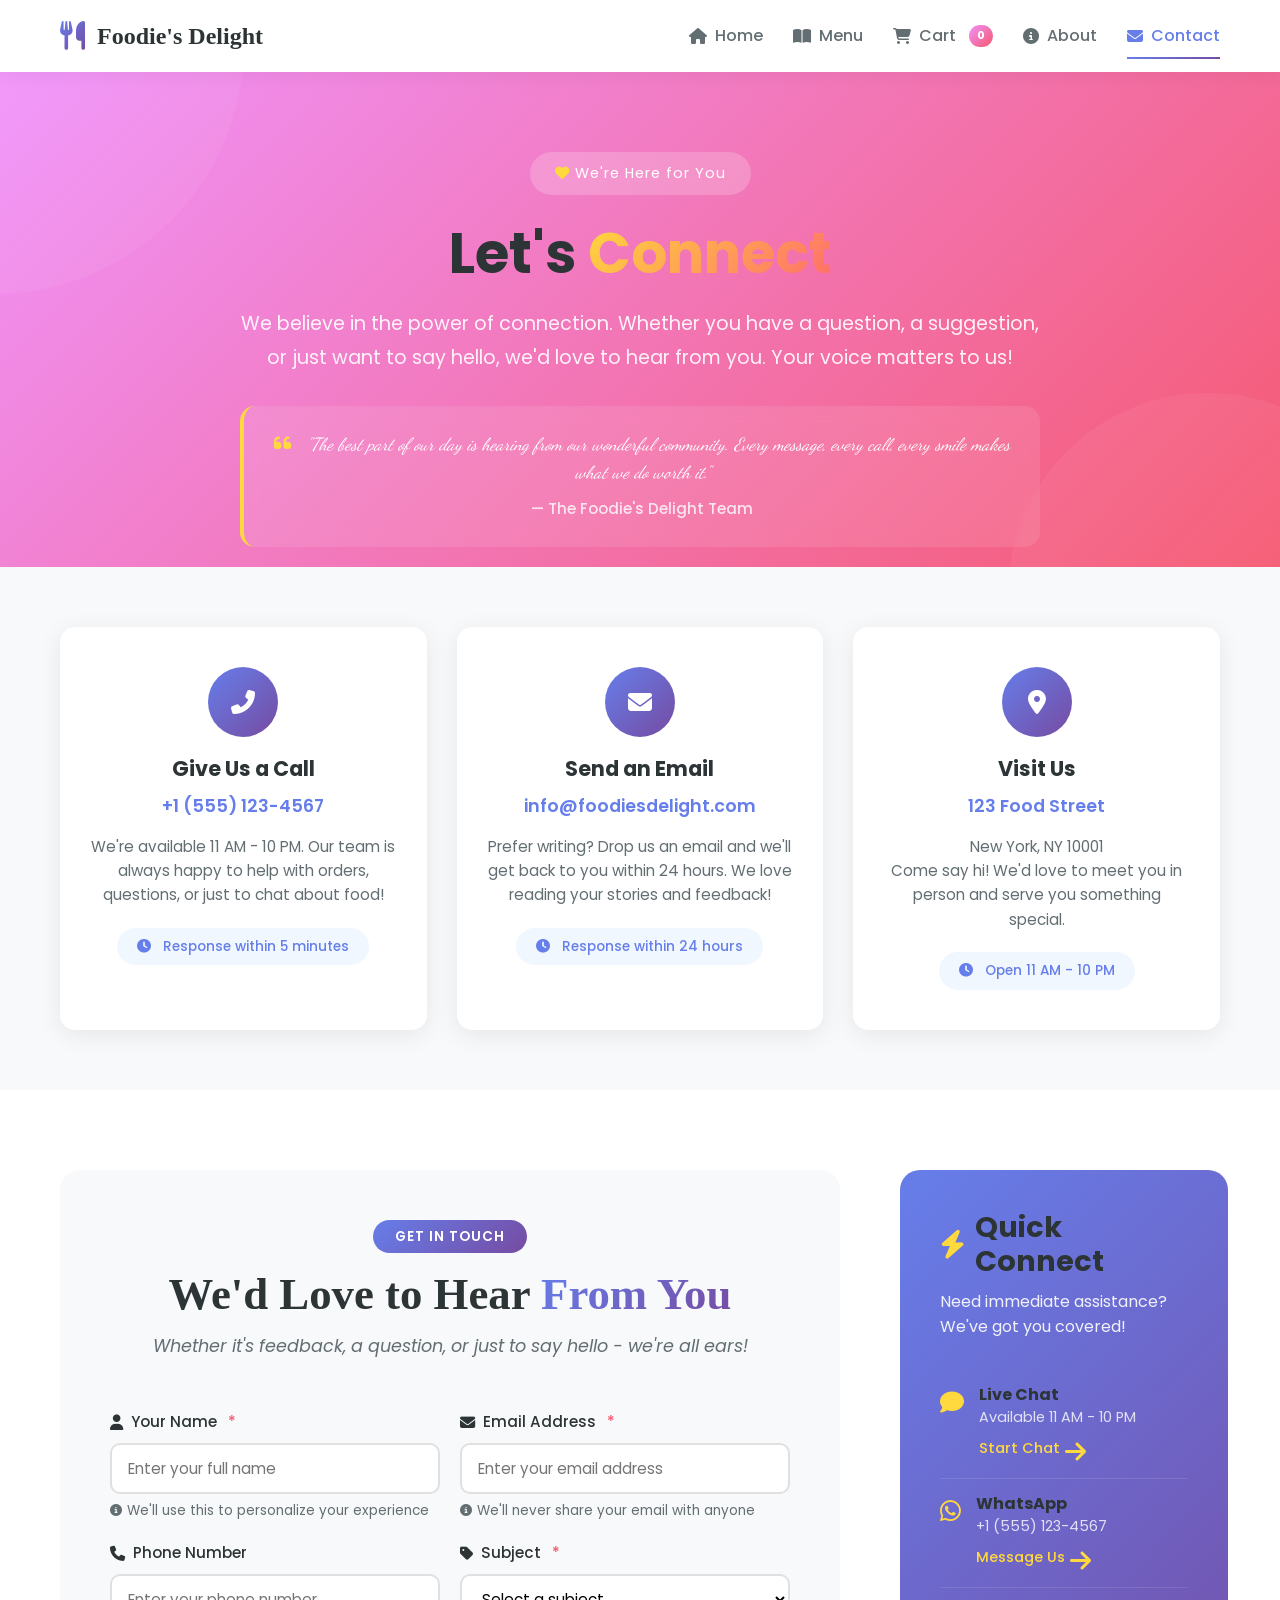
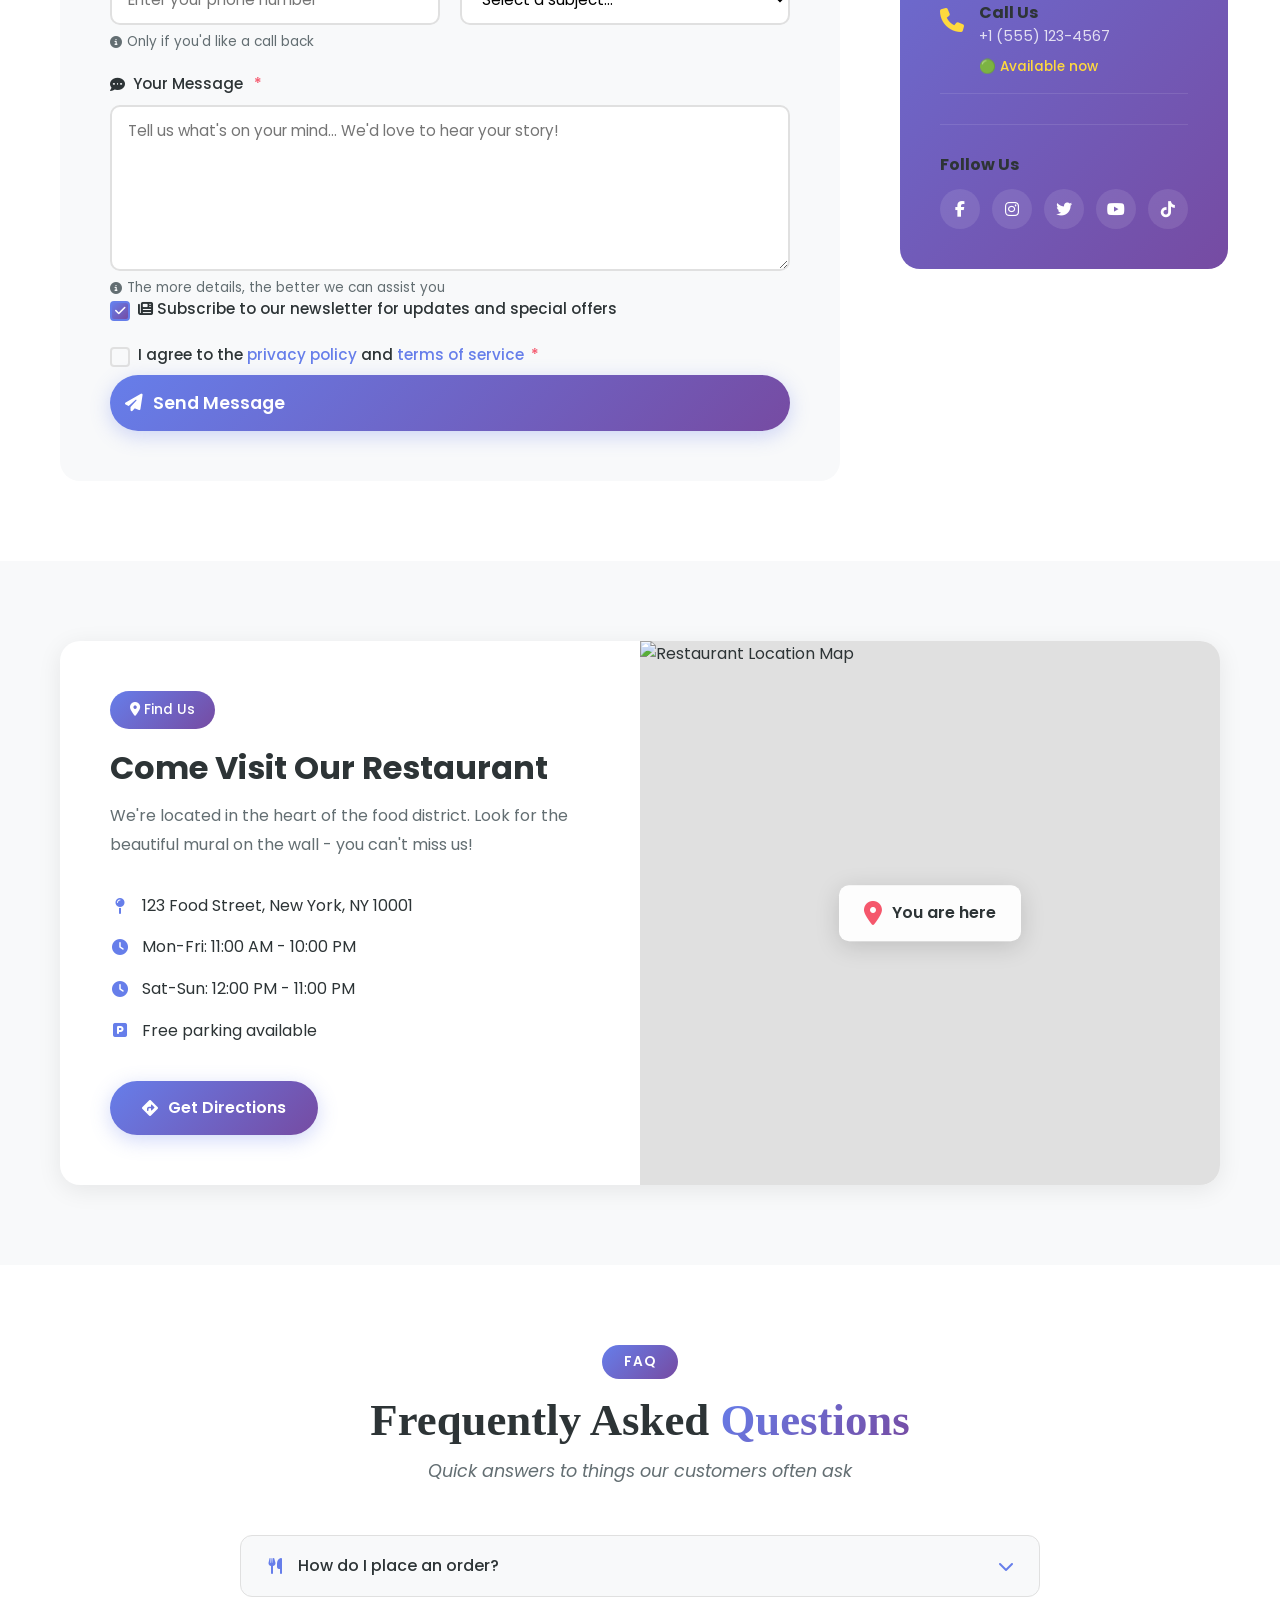
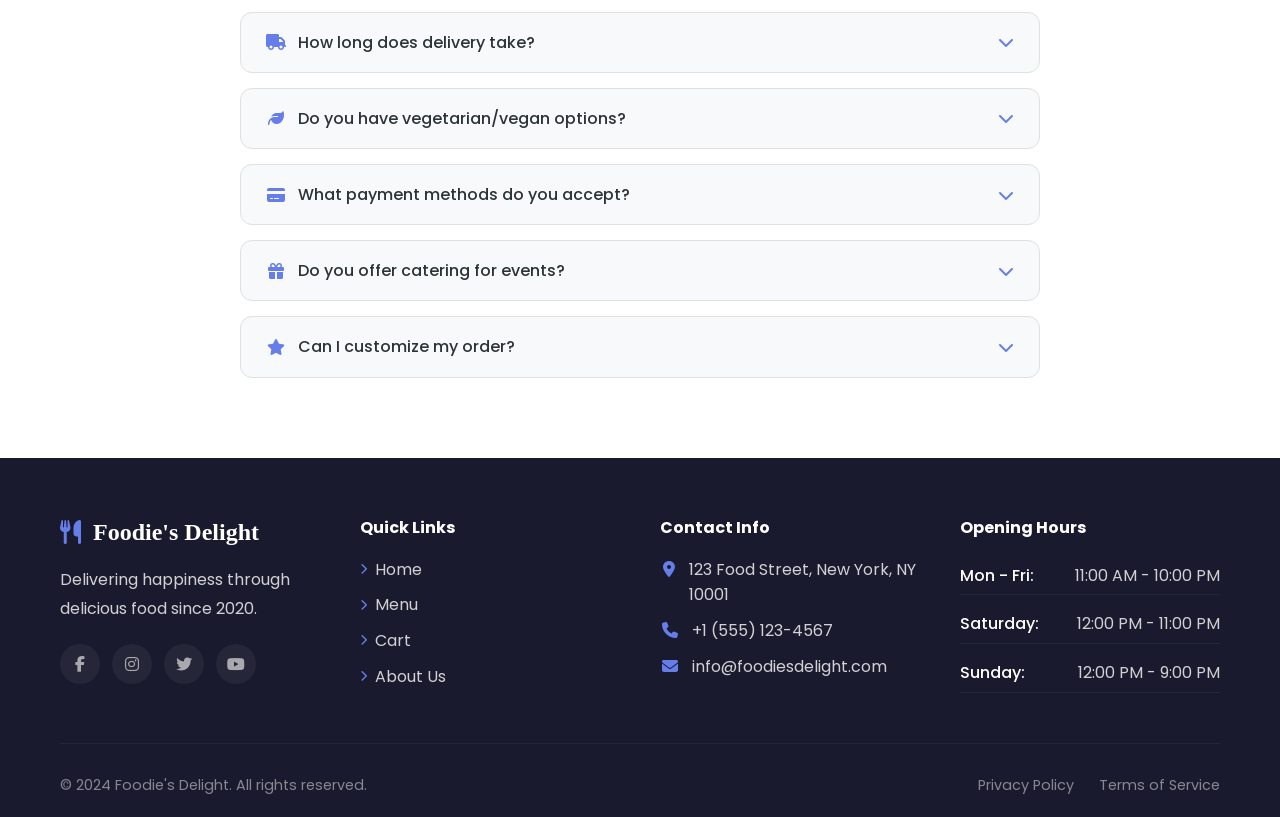
==== contact.html @ 17a8b9c3 "first commit" ====
<!DOCTYPE html>
<html lang="en">

<head>
    <meta charset="UTF-8">
    <meta name="viewport" content="width=device-width, initial-scale=1.0">
    <meta name="description" content="Get in touch with us - We'd love to hear from you!">
    <title>Contact Us - Foodie's Delight</title>

    <!-- Font Awesome Icons -->
    <link rel="stylesheet" href="https://cdnjs.cloudflare.com/ajax/libs/font-awesome/6.5.0/css/all.min.css">

    <!-- Google Fonts -->
    <link
        href="https://fonts.googleapis.com/css2?family=Poppins:wght@300;400;500;600;700&family=Dancing+Script:wght@400;700&display=swap"
        rel="stylesheet">

    <!-- Custom CSS -->
    <link rel="stylesheet" href="css/style.css">
    <link rel="stylesheet" href="css/contact.css">
</head>

<body>
    <!-- Header / Navigation -->
    <header>
        <nav class="navbar">
            <div class="nav-container">
                <div class="nav-logo">
                    <a href="index.html">
                        <i class="fas fa-utensils"></i>
                        <span>Foodie's Delight</span>
                    </a>
                </div>

                <ul class="nav-menu">
                    <li class="nav-item">
                        <a href="index.html" class="nav-link">
                            <i class="fas fa-home"></i> Home
                        </a>
                    </li>
                    <li class="nav-item">
                        <a href="menu.html" class="nav-link">
                            <i class="fas fa-book-open"></i> Menu
                        </a>
                    </li>
                    <li class="nav-item">
                        <a href="cart.html" class="nav-link">
                            <i class="fas fa-shopping-cart"></i> Cart
                            <span class="cart-badge" id="cartCount">0</span>
                        </a>
                    </li>
                    <li class="nav-item">
                        <a href="about.html" class="nav-link">
                            <i class="fas fa-info-circle"></i> About
                        </a>
                    </li>
                    <li class="nav-item">
                        <a href="contact.html" class="nav-link active">
                            <i class="fas fa-envelope"></i> Contact
                        </a>
                    </li>
                </ul>

                <div class="hamburger">
                    <span class="bar"></span>
                    <span class="bar"></span>
                    <span class="bar"></span>
                </div>
            </div>
        </nav>
    </header>

    <!-- Contact Hero Section -->
    <section class="contact-hero">
        <div class="contact-hero-overlay">
            <div class="container">
                <div class="contact-hero-content">
                    <span class="contact-hero-badge">
                        <i class="fas fa-heart"></i> We're Here for You
                    </span>
                    <h1 class="contact-hero-title">
                        Let's <span class="highlight">Connect</span>
                    </h1>
                    <p class="contact-hero-subtitle">
                        We believe in the power of connection. Whether you have a question,
                        a suggestion, or just want to say hello, we'd love to hear from you.
                        Your voice matters to us!
                    </p>
                    <div class="contact-hero-message">
                        <i class="fas fa-quote-left"></i>
                        <em>"The best part of our day is hearing from our wonderful community.
                            Every message, every call, every smile makes what we do worth it."</em>
                        <span class="team-signature">— The Foodie's Delight Team</span>
                    </div>
                </div>
            </div>
        </div>
    </section>

    <!-- Contact Information Cards -->
    <section class="contact-info-cards">
        <div class="container">
            <div class="info-cards-grid">
                <div class="info-card">
                    <div class="info-card-icon">
                        <i class="fas fa-phone-alt"></i>
                    </div>
                    <h3>Give Us a Call</h3>
                    <p class="info-detail">+1 (555) 123-4567</p>
                    <p class="info-description">
                        We're available 11 AM - 10 PM. Our team is always happy to help with
                        orders, questions, or just to chat about food!
                    </p>
                    <div class="info-card-action">
                        <span class="info-response-time">
                            <i class="fas fa-clock"></i> Response within 5 minutes
                        </span>
                    </div>
                </div>

                <div class="info-card">
                    <div class="info-card-icon">
                        <i class="fas fa-envelope"></i>
                    </div>
                    <h3>Send an Email</h3>
                    <p class="info-detail">info@foodiesdelight.com</p>
                    <p class="info-description">
                        Prefer writing? Drop us an email and we'll get back to you within
                        24 hours. We love reading your stories and feedback!
                    </p>
                    <div class="info-card-action">
                        <span class="info-response-time">
                            <i class="fas fa-clock"></i> Response within 24 hours
                        </span>
                    </div>
                </div>

                <div class="info-card">
                    <div class="info-card-icon">
                        <i class="fas fa-map-marker-alt"></i>
                    </div>
                    <h3>Visit Us</h3>
                    <p class="info-detail">123 Food Street</p>
                    <p class="info-description">
                        New York, NY 10001<br>
                        Come say hi! We'd love to meet you in person and serve you
                        something special.
                    </p>
                    <div class="info-card-action">
                        <span class="info-response-time">
                            <i class="fas fa-clock"></i> Open 11 AM - 10 PM
                        </span>
                    </div>
                </div>
            </div>
        </div>
    </section>

    <!-- Main Contact Section -->
    <section class="contact-main">
        <div class="container">
            <div class="contact-wrapper">
                <div class="contact-form-container">
                    <div class="section-header">
                        <span class="section-badge">Get in Touch</span>
                        <h2>We'd Love to Hear <span class="highlight">From You</span></h2>
                        <p>Whether it's feedback, a question, or just to say hello - we're all ears!</p>
                    </div>

                    <form id="contactForm" class="contact-form">
                        <div class="form-row">
                            <div class="form-group">
                                <label for="fullName">
                                    <i class="fas fa-user"></i> Your Name
                                    <span class="required">*</span>
                                </label>
                                <input type="text" id="fullName" name="fullName" placeholder="Enter your full name"
                                    required>
                                <div class="form-hint">
                                    <i class="fas fa-info-circle"></i>
                                    We'll use this to personalize your experience
                                </div>
                            </div>

                            <div class="form-group">
                                <label for="email">
                                    <i class="fas fa-envelope"></i> Email Address
                                    <span class="required">*</span>
                                </label>
                                <input type="email" id="email" name="email" placeholder="Enter your email address"
                                    required>
                                <div class="form-hint">
                                    <i class="fas fa-info-circle"></i>
                                    We'll never share your email with anyone
                                </div>
                            </div>
                        </div>

                        <div class="form-row">
                            <div class="form-group">
                                <label for="phone">
                                    <i class="fas fa-phone"></i> Phone Number
                                </label>
                                <input type="tel" id="phone" name="phone" placeholder="Enter your phone number">
                                <div class="form-hint">
                                    <i class="fas fa-info-circle"></i>
                                    Only if you'd like a call back
                                </div>
                            </div>

                            <div class="form-group">
                                <label for="subject">
                                    <i class="fas fa-tag"></i> Subject
                                    <span class="required">*</span>
                                </label>
                                <select id="subject" name="subject" required>
                                    <option value="">Select a subject...</option>
                                    <option value="general">General Inquiry</option>
                                    <option value="order">Order Question</option>
                                    <option value="feedback">Feedback</option>
                                    <option value="complaint">Complaint</option>
                                    <option value="suggestion">Suggestion</option>
                                    <option value="partnership">Partnership</option>
                                    <option value="other">Other</option>
                                </select>
                            </div>
                        </div>

                        <div class="form-group full-width">
                            <label for="message">
                                <i class="fas fa-comment-dots"></i> Your Message
                                <span class="required">*</span>
                            </label>
                            <textarea id="message" name="message" rows="6"
                                placeholder="Tell us what's on your mind... We'd love to hear your story!"
                                required></textarea>
                            <div class="form-hint">
                                <i class="fas fa-info-circle"></i>
                                The more details, the better we can assist you
                            </div>
                        </div>

                        <div class="form-group full-width">
                            <div class="form-options">
                                <label class="checkbox-label">
                                    <input type="checkbox" id="newsletter" name="newsletter" checked>
                                    <span class="checkmark"></span>
                                    <span class="checkbox-text">
                                        <i class="fas fa-newspaper"></i>
                                        Subscribe to our newsletter for updates and special offers
                                    </span>
                                </label>

                                <label class="checkbox-label">
                                    <input type="checkbox" id="agree" name="agree" required>
                                    <span class="checkmark"></span>
                                    <span class="checkbox-text">
                                        I agree to the <a href="#" target="_blank">privacy policy</a>
                                        and <a href="#" target="_blank">terms of service</a>
                                        <span class="required">*</span>
                                    </span>
                                </label>
                            </div>
                        </div>

                        <div class="form-group full-width">
                            <button type="submit" class="btn btn-primary btn-submit">
                                <i class="fas fa-paper-plane"></i>
                                Send Message
                                <span class="btn-loader" style="display: none;">
                                    <i class="fas fa-spinner fa-spin"></i> Sending...
                                </span>
                            </button>
                            <div class="form-success" style="display: none;">
                                <i class="fas fa-check-circle"></i>
                                <h3>Thank You!</h3>
                                <p>Your message has been sent. We'll get back to you soon!</p>
                            </div>
                        </div>
                    </form>
                </div>

                <!-- Quick Connect Sidebar -->
                <div class="quick-connect">
                    <div class="quick-connect-content">
                        <h3>
                            <i class="fas fa-bolt"></i>
                            Quick Connect
                        </h3>
                        <p>Need immediate assistance? We've got you covered!</p>

                        <div class="quick-connect-item">
                            <i class="fas fa-comment"></i>
                            <div>
                                <h4>Live Chat</h4>
                                <p>Available 11 AM - 10 PM</p>
                                <a href="#" class="quick-link">Start Chat <i class="fas fa-arrow-right"></i></a>
                            </div>
                        </div>

                        <div class="quick-connect-item">
                            <i class="fab fa-whatsapp"></i>
                            <div>
                                <h4>WhatsApp</h4>
                                <p>+1 (555) 123-4567</p>
                                <a href="#" class="quick-link">Message Us <i class="fas fa-arrow-right"></i></a>
                            </div>
                        </div>

                        <div class="quick-connect-item">
                            <i class="fas fa-phone"></i>
                            <div>
                                <h4>Call Us</h4>
                                <p>+1 (555) 123-4567</p>
                                <span class="quick-status">🟢 Available now</span>
                            </div>
                        </div>

                        <div class="quick-social">
                            <h4>Follow Us</h4>
                            <div class="social-icons">
                                <a href="#" aria-label="Facebook" class="social-icon">
                                    <i class="fab fa-facebook-f"></i>
                                </a>
                                <a href="#" aria-label="Instagram" class="social-icon">
                                    <i class="fab fa-instagram"></i>
                                </a>
                                <a href="#" aria-label="Twitter" class="social-icon">
                                    <i class="fab fa-twitter"></i>
                                </a>
                                <a href="#" aria-label="YouTube" class="social-icon">
                                    <i class="fab fa-youtube"></i>
                                </a>
                                <a href="#" aria-label="TikTok" class="social-icon">
                                    <i class="fab fa-tiktok"></i>
                                </a>
                            </div>
                        </div>
                    </div>
                </div>
            </div>
        </div>
    </section>

    <!-- Map Section -->
    <section class="contact-map">
        <div class="container">
            <div class="map-wrapper">
                <div class="map-content">
                    <div class="map-info">
                        <span class="map-badge">
                            <i class="fas fa-location-dot"></i> Find Us
                        </span>
                        <h3>Come Visit Our Restaurant</h3>
                        <p>We're located in the heart of the food district. Look for the beautiful
                            mural on the wall - you can't miss us!</p>
                        <ul class="map-details">
                            <li>
                                <i class="fas fa-map-pin"></i>
                                <span>123 Food Street, New York, NY 10001</span>
                            </li>
                            <li>
                                <i class="fas fa-clock"></i>
                                <span>Mon-Fri: 11:00 AM - 10:00 PM</span>
                            </li>
                            <li>
                                <i class="fas fa-clock"></i>
                                <span>Sat-Sun: 12:00 PM - 11:00 PM</span>
                            </li>
                            <li>
                                <i class="fas fa-parking"></i>
                                <span>Free parking available</span>
                            </li>
                        </ul>
                        <a href="#" class="btn btn-primary btn-map">
                            <i class="fas fa-directions"></i> Get Directions
                        </a>
                    </div>
                    <div class="map-placeholder">
                        <div class="map-image">
                            <img src="assets/images/map-placeholder.jpg" alt="Restaurant Location Map" loading="lazy">
                            <div class="map-marker">
                                <i class="fas fa-map-marker-alt"></i>
                                <span>You are here</span>
                            </div>
                        </div>
                    </div>
                </div>
            </div>
        </div>
    </section>

    <!-- FAQs Section -->
    <section class="contact-faqs">
        <div class="container">
            <div class="section-header">
                <span class="section-badge">FAQ</span>
                <h2>Frequently Asked <span class="highlight">Questions</span></h2>
                <p>Quick answers to things our customers often ask</p>
            </div>

            <div class="faqs-grid">
                <div class="faq-item">
                    <div class="faq-question" onclick="toggleFaq(this)">
                        <h4>
                            <i class="fas fa-utensils"></i>
                            How do I place an order?
                        </h4>
                        <i class="fas fa-chevron-down faq-toggle"></i>
                    </div>
                    <div class="faq-answer">
                        <p>Simply browse our <a href="menu.html">menu</a>, select your favorite dishes,
                            add them to your cart, and proceed to checkout. It's that easy!
                            You can also call us directly to place your order.</p>
                    </div>
                </div>

                <div class="faq-item">
                    <div class="faq-question" onclick="toggleFaq(this)">
                        <h4>
                            <i class="fas fa-truck"></i>
                            How long does delivery take?
                        </h4>
                        <i class="fas fa-chevron-down faq-toggle"></i>
                    </div>
                    <div class="faq-answer">
                        <p>We aim to deliver within 30-45 minutes. During peak hours, it might take
                            up to an hour. We always prioritize getting your food to you hot and fresh!</p>
                    </div>
                </div>

                <div class="faq-item">
                    <div class="faq-question" onclick="toggleFaq(this)">
                        <h4>
                            <i class="fas fa-leaf"></i>
                            Do you have vegetarian/vegan options?
                        </h4>
                        <i class="fas fa-chevron-down faq-toggle"></i>
                    </div>
                    <div class="faq-answer">
                        <p>Absolutely! We have a dedicated section for vegetarian and vegan dishes.
                            We also have gluten-free options available. Just check our <a href="menu.html">menu</a>
                            for items marked with special tags.</p>
                    </div>
                </div>

                <div class="faq-item">
                    <div class="faq-question" onclick="toggleFaq(this)">
                        <h4>
                            <i class="fas fa-credit-card"></i>
                            What payment methods do you accept?
                        </h4>
                        <i class="fas fa-chevron-down faq-toggle"></i>
                    </div>
                    <div class="faq-answer">
                        <p>We accept all major credit cards (Visa, Mastercard, American Express),
                            PayPal, Apple Pay, Google Pay, and cash on delivery.</p>
                    </div>
                </div>

                <div class="faq-item">
                    <div class="faq-question" onclick="toggleFaq(this)">
                        <h4>
                            <i class="fas fa-gift"></i>
                            Do you offer catering for events?
                        </h4>
                        <i class="fas fa-chevron-down faq-toggle"></i>
                    </div>
                    <div class="faq-answer">
                        <p>Yes! We offer catering services for corporate events, private parties,
                            weddings, and more. Contact us directly to discuss your event needs
                            and get a custom quote.</p>
                    </div>
                </div>

                <div class="faq-item">
                    <div class="faq-question" onclick="toggleFaq(this)">
                        <h4>
                            <i class="fas fa-star"></i>
                            Can I customize my order?
                        </h4>
                        <i class="fas fa-chevron-down faq-toggle"></i>
                    </div>
                    <div class="faq-answer">
                        <p>Of course! We love making things just the way you like them.
                            Just leave a note in the special instructions when ordering,
                            or call us directly with your preferences.</p>
                    </div>
                </div>
            </div>
        </div>
    </section>

    <!-- Footer -->
    <footer class="footer">
        <div class="container">
            <div class="footer-grid">
                <div class="footer-column">
                    <h3 class="footer-logo">
                        <i class="fas fa-utensils"></i>
                        Foodie's Delight
                    </h3>
                    <p>Delivering happiness through delicious food since 2020.</p>
                    <div class="social-links">
                        <a href="#" aria-label="Facebook"><i class="fab fa-facebook-f"></i></a>
                        <a href="#" aria-label="Instagram"><i class="fab fa-instagram"></i></a>
                        <a href="#" aria-label="Twitter"><i class="fab fa-twitter"></i></a>
                        <a href="#" aria-label="YouTube"><i class="fab fa-youtube"></i></a>
                    </div>
                </div>
                <div class="footer-column">
                    <h4>Quick Links</h4>
                    <ul>
                        <li><a href="index.html"><i class="fas fa-chevron-right"></i> Home</a></li>
                        <li><a href="menu.html"><i class="fas fa-chevron-right"></i> Menu</a></li>
                        <li><a href="cart.html"><i class="fas fa-chevron-right"></i> Cart</a></li>
                        <li><a href="about.html"><i class="fas fa-chevron-right"></i> About Us</a></li>
                    </ul>
                </div>
                <div class="footer-column">
                    <h4>Contact Info</h4>
                    <ul class="contact-info">
                        <li>
                            <i class="fas fa-map-marker-alt"></i>
                            123 Food Street, New York, NY 10001
                        </li>
                        <li>
                            <i class="fas fa-phone"></i>
                            +1 (555) 123-4567
                        </li>
                        <li>
                            <i class="fas fa-envelope"></i>
                            info@foodiesdelight.com
                        </li>
                    </ul>
                </div>
                <div class="footer-column">
                    <h4>Opening Hours</h4>
                    <ul class="hours">
                        <li><span>Mon - Fri:</span> 11:00 AM - 10:00 PM</li>
                        <li><span>Saturday:</span> 12:00 PM - 11:00 PM</li>
                        <li><span>Sunday:</span> 12:00 PM - 9:00 PM</li>
                    </ul>
                </div>
            </div>
            <div class="footer-bottom">
                <p>&copy; 2024 Foodie's Delight. All rights reserved.</p>
                <div class="footer-bottom-links">
                    <a href="#">Privacy Policy</a>
                    <a href="#">Terms of Service</a>
                </div>
            </div>
        </div>
    </footer>

    <!-- JavaScript -->
    <script src="js/utils.js"></script>
    <script src="js/main.js"></script>
    <script>
        // FAQ Toggle Function
        function toggleFaq(element) {
            const faqItem = element.parentElement;
            const isActive = faqItem.classList.contains('active');

            // Close all FAQs
            document.querySelectorAll('.faq-item').forEach(item => {
                item.classList.remove('active');
            });

            // Open clicked FAQ if it wasn't open
            if (!isActive) {
                faqItem.classList.add('active');
            }
        }

        // Contact Form Submission
        document.addEventListener('DOMContentLoaded', function () {
            const form = document.getElementById('contactForm');
            if (form) {
                form.addEventListener('submit', function (e) {
                    e.preventDefault();

                    // Show loading state
                    const submitBtn = this.querySelector('.btn-submit');
                    const btnText = submitBtn.querySelector('.btn-text');
                    const loader = submitBtn.querySelector('.btn-loader');

                    submitBtn.disabled = true;
                    loader.style.display = 'inline-block';

                    // Simulate form submission
                    setTimeout(() => {
                        // Hide form, show success
                        const formFields = this.querySelectorAll('.form-row, .full-width:not(:last-child)');
                        formFields.forEach(field => {
                            field.style.display = 'none';
                        });

                        submitBtn.style.display = 'none';
                        this.querySelector('.form-success').style.display = 'block';

                        // Reset form after 5 seconds (optional)
                        setTimeout(() => {
                            this.reset();
                            formFields.forEach(field => {
                                field.style.display = '';
                            });
                            submitBtn.style.display = '';
                            loader.style.display = 'none';
                            submitBtn.disabled = false;
                            this.querySelector('.form-success').style.display = 'none';
                        }, 5000);
                    }, 2000);
                });
            }
        });
    </script>
</body>

</html>
---- css/style.css ----
/* ============================================
   MAIN STYLESHEET - Foodie's Delight
   A warm, welcoming experience for every visitor
   ============================================ */

/* ============================================
   RESET & BASE STYLES
   ============================================ */

* {
    margin: 0;
    padding: 0;
    box-sizing: border-box;
}

html {
    scroll-behavior: smooth;
    -webkit-tap-highlight-color: transparent;
}

body {
    font-family: 'Poppins', sans-serif;
    line-height: 1.6;
    color: #2d3436;
    background-color: #ffffff;
    overflow-x: hidden;
}

/* ============================================
   TYPOGRAPHY - Words that feel like home
   ============================================ */

h1,
h2,
h3,
h4,
h5,
h6 {
    font-weight: 700;
    line-height: 1.2;
    color: #2d3436;
}

a {
    text-decoration: none;
    color: inherit;
    transition: all 0.3s ease;
}

img {
    max-width: 100%;
    height: auto;
    display: block;
}

ul {
    list-style: none;
}

/* ============================================
   CONTAINER - Your cozy space
   ============================================ */

.container {
    max-width: 1200px;
    margin: 0 auto;
    padding: 0 20px;
}

/* ============================================
   BUTTONS - Click with confidence
   ============================================ */

.btn {
    display: inline-flex;
    align-items: center;
    gap: 10px;
    padding: 14px 32px;
    border-radius: 50px;
    font-weight: 600;
    font-size: 1rem;
    transition: all 0.3s cubic-bezier(0.175, 0.885, 0.32, 1.275);
    cursor: pointer;
    border: none;
    font-family: 'Poppins', sans-serif;
    position: relative;
    overflow: hidden;
    text-decoration: none;
}

.btn-primary {
    background: linear-gradient(135deg, #667eea 0%, #764ba2 100%);
    color: white;
    box-shadow: 0 5px 20px rgba(102, 126, 234, 0.3);
}

.btn-primary:hover {
    transform: translateY(-3px);
    box-shadow: 0 10px 30px rgba(102, 126, 234, 0.4);
}

.btn-primary:active {
    transform: translateY(0);
}

.btn-secondary {
    background: white;
    color: #667eea;
    border: 2px solid #667eea;
}

.btn-secondary:hover {
    background: #667eea;
    color: white;
    transform: translateY(-3px);
    box-shadow: 0 10px 30px rgba(102, 126, 234, 0.2);
}

/* Button ripple effect */
.btn::after {
    content: '';
    position: absolute;
    top: 50%;
    left: 50%;
    width: 0;
    height: 0;
    background: rgba(255, 255, 255, 0.2);
    border-radius: 50%;
    transform: translate(-50%, -50%);
    transition: width 0.6s ease, height 0.6s ease;
}

.btn:active::after {
    width: 300px;
    height: 300px;
}

/* ============================================
   SECTION HEADERS - Storytelling moments
   ============================================ */

.section-header {
    text-align: center;
    margin-bottom: 50px;
    padding: 0 20px;
}

.section-badge {
    display: inline-block;
    background: linear-gradient(135deg, #667eea 0%, #764ba2 100%);
    color: white;
    padding: 6px 22px;
    border-radius: 50px;
    font-size: 0.85rem;
    font-weight: 600;
    margin-bottom: 15px;
    letter-spacing: 1px;
    text-transform: uppercase;
}

.section-header h2 {
    font-size: 2.8rem;
    margin-bottom: 10px;
    color: #2d3436;
    font-family: 'Playfair Display', serif;
}

.section-header h2 .highlight {
    background: linear-gradient(135deg, #667eea 0%, #764ba2 100%);
    -webkit-background-clip: text;
    -webkit-text-fill-color: transparent;
    background-clip: text;
}

.section-header p {
    font-size: 1.1rem;
    color: #636e72;
    max-width: 600px;
    margin: 0 auto;
    font-style: italic;
}

/* ============================================
   NAVIGATION - Your friendly guide
   ============================================ */

.navbar {
    background: white;
    padding: 15px 0;
    box-shadow: 0 2px 20px rgba(0, 0, 0, 0.06);
    position: sticky;
    top: 0;
    z-index: 1000;
    transition: all 0.3s ease;
}

.navbar.scrolled {
    box-shadow: 0 5px 30px rgba(0, 0, 0, 0.1);
    padding: 10px 0;
}

.nav-container {
    max-width: 1200px;
    margin: 0 auto;
    padding: 0 20px;
    display: flex;
    justify-content: space-between;
    align-items: center;
}

.nav-logo a {
    display: flex;
    align-items: center;
    gap: 12px;
    font-size: 1.5rem;
    font-weight: 700;
    color: #2d3436;
    transition: all 0.3s ease;
}

.nav-logo a:hover {
    transform: scale(1.02);
}

.nav-logo i {
    font-size: 1.8rem;
    background: linear-gradient(135deg, #667eea 0%, #764ba2 100%);
    -webkit-background-clip: text;
    -webkit-text-fill-color: transparent;
    background-clip: text;
}

.nav-logo span {
    font-family: 'Playfair Display', serif;
}

.nav-menu {
    display: flex;
    align-items: center;
    gap: 30px;
}

.nav-item {
    position: relative;
}

.nav-link {
    display: flex;
    align-items: center;
    gap: 8px;
    font-weight: 500;
    color: #636e72;
    padding: 8px 0;
    transition: all 0.3s ease;
    position: relative;
}

.nav-link::after {
    content: '';
    position: absolute;
    bottom: -2px;
    left: 0;
    width: 0;
    height: 2px;
    background: linear-gradient(135deg, #667eea 0%, #764ba2 100%);
    transition: width 0.3s ease;
}

.nav-link:hover {
    color: #2d3436;
}

.nav-link:hover::after {
    width: 100%;
}

.nav-link.active {
    color: #667eea;
}

.nav-link.active::after {
    width: 100%;
}

.nav-link i {
    font-size: 1rem;
}

/* Cart Badge */
.cart-badge {
    background: linear-gradient(135deg, #f093fb 0%, #f5576c 100%);
    color: white;
    font-size: 0.7rem;
    font-weight: 700;
    padding: 2px 8px;
    border-radius: 50px;
    margin-left: 5px;
    animation: pulse 2s ease-in-out infinite;
}

/* Hamburger Menu */
.hamburger {
    display: none;
    flex-direction: column;
    gap: 6px;
    cursor: pointer;
    padding: 5px;
    z-index: 1001;
}

.bar {
    width: 28px;
    height: 3px;
    background: #2d3436;
    border-radius: 3px;
    transition: all 0.3s ease;
}

.hamburger.active .bar:nth-child(1) {
    transform: rotate(45deg) translate(6px, 6px);
}

.hamburger.active .bar:nth-child(2) {
    opacity: 0;
}

.hamburger.active .bar:nth-child(3) {
    transform: rotate(-45deg) translate(6px, -6px);
}

/* ============================================
   HERO SECTION - Your first warm welcome
   ============================================ */

.hero {
    position: relative;
    min-height: 600px;
    background: linear-gradient(135deg, #667eea 0%, #764ba2 100%);
    display: flex;
    align-items: center;
    overflow: hidden;
}

.hero-overlay {
    width: 100%;
    padding: 60px 0;
    position: relative;
    z-index: 2;
}

/* Decorative floating elements */
.hero-overlay::before {
    content: '🍽️';
    position: absolute;
    top: 20px;
    right: 50px;
    font-size: 5rem;
    opacity: 0.1;
    animation: float 6s ease-in-out infinite;
}

.hero-overlay::after {
    content: '❤️';
    position: absolute;
    bottom: 20px;
    left: 50px;
    font-size: 4rem;
    opacity: 0.1;
    animation: float 8s ease-in-out infinite reverse;
}

.hero-container {
    display: grid;
    grid-template-columns: 1fr 1fr;
    gap: 60px;
    align-items: center;
    max-width: 1200px;
    margin: 0 auto;
    padding: 0 20px;
}

.hero-content {
    color: white;
}

.hero-title {
    font-size: 3.8rem;
    font-weight: 700;
    line-height: 1.1;
    margin-bottom: 20px;
    font-family: 'Playfair Display', serif;
    animation: fadeInUp 0.8s ease;
}

.hero-title .highlight {
    background: linear-gradient(135deg, #ffd93d 0%, #ff6b6b 100%);
    -webkit-background-clip: text;
    -webkit-text-fill-color: transparent;
    background-clip: text;
}

.hero-subtitle {
    font-size: 1.2rem;
    opacity: 0.9;
    line-height: 1.8;
    margin-bottom: 30px;
    max-width: 500px;
    animation: fadeInUp 1s ease;
}

.hero-buttons {
    display: flex;
    gap: 15px;
    flex-wrap: wrap;
    animation: fadeInUp 1.2s ease;
}

.hero-buttons .btn-primary {
    background: white;
    color: #667eea;
    box-shadow: 0 5px 20px rgba(0, 0, 0, 0.1);
}

.hero-buttons .btn-primary:hover {
    transform: translateY(-3px);
    box-shadow: 0 10px 30px rgba(0, 0, 0, 0.2);
}

.hero-buttons .btn-secondary {
    background: rgba(255, 255, 255, 0.15);
    backdrop-filter: blur(10px);
    border: 2px solid rgba(255, 255, 255, 0.3);
    color: white;
}

.hero-buttons .btn-secondary:hover {
    background: white;
    color: #667eea;
    border-color: white;
}

.hero-stats {
    display: flex;
    gap: 40px;
    margin-top: 40px;
    animation: fadeInUp 1.4s ease;
}

.stat-item {
    display: flex;
    flex-direction: column;
}

.stat-number {
    font-size: 2rem;
    font-weight: 700;
    color: #ffd93d;
}

.stat-label {
    font-size: 0.9rem;
    opacity: 0.8;
}

.hero-image {
    animation: fadeInRight 1s ease;
}

.hero-image img {
    width: 100%;
    border-radius: 20px;
    box-shadow: 0 20px 60px rgba(0, 0, 0, 0.2);
    transition: transform 0.6s ease;
}

.hero-image img:hover {
    transform: scale(1.02);
}

/* ============================================
   FEATURES SECTION - Why we're special
   ============================================ */

.features {
    padding: 80px 0;
    background: #f8f9fa;
}

.features-grid {
    display: grid;
    grid-template-columns: repeat(auto-fit, minmax(250px, 1fr));
    gap: 30px;
}

.feature-card {
    background: white;
    padding: 40px 30px;
    border-radius: 15px;
    text-align: center;
    box-shadow: 0 5px 25px rgba(0, 0, 0, 0.06);
    transition: all 0.4s ease;
    position: relative;
    overflow: hidden;
}

.feature-card::before {
    content: '';
    position: absolute;
    top: 0;
    left: 0;
    right: 0;
    height: 4px;
    background: linear-gradient(135deg, #667eea 0%, #764ba2 100%);
    transform: scaleX(0);
    transition: transform 0.3s ease;
}

.feature-card:hover {
    transform: translateY(-10px);
    box-shadow: 0 15px 40px rgba(0, 0, 0, 0.1);
}

.feature-card:hover::before {
    transform: scaleX(1);
}

.feature-icon {
    width: 70px;
    height: 70px;
    margin: 0 auto 20px;
    background: linear-gradient(135deg, rgba(102, 126, 234, 0.1) 0%, rgba(118, 75, 162, 0.1) 100%);
    border-radius: 50%;
    display: flex;
    align-items: center;
    justify-content: center;
    font-size: 2rem;
    color: #667eea;
    transition: all 0.3s ease;
}

.feature-card:hover .feature-icon {
    background: linear-gradient(135deg, #667eea 0%, #764ba2 100%);
    color: white;
    transform: rotateY(360deg);
}

.feature-card h3 {
    font-size: 1.3rem;
    margin-bottom: 10px;
    color: #2d3436;
    font-family: 'Playfair Display', serif;
}

.feature-card p {
    color: #636e72;
    line-height: 1.6;
}

/* ============================================
   POPULAR ITEMS - Our customer favorites
   ============================================ */

.popular-items {
    padding: 80px 0;
    background: white;
}

.popular-items .menu-grid {
    display: grid;
    grid-template-columns: repeat(auto-fit, minmax(280px, 1fr));
    gap: 30px;
    margin-top: 40px;
}

.popular-items .menu-item-card {
    background: white;
    border-radius: 15px;
    overflow: hidden;
    box-shadow: 0 5px 25px rgba(0, 0, 0, 0.06);
    transition: all 0.4s ease;
    border: 1px solid #f0f0f0;
}

.popular-items .menu-item-card:hover {
    transform: translateY(-8px);
    box-shadow: 0 15px 40px rgba(0, 0, 0, 0.1);
}

.popular-items .menu-item-image {
    height: 200px;
    background: #f0f0f0;
    overflow: hidden;
}

.popular-items .menu-item-image img {
    width: 100%;
    height: 100%;
    object-fit: cover;
    transition: transform 0.5s ease;
}

.popular-items .menu-item-card:hover .menu-item-image img {
    transform: scale(1.05);
}

.popular-items .menu-item-content {
    padding: 20px 25px 25px;
}

.popular-items .menu-item-content h3 {
    font-size: 1.2rem;
    margin-bottom: 8px;
    font-family: 'Playfair Display', serif;
}

.popular-items .menu-item-content p {
    color: #636e72;
    font-size: 0.9rem;
    line-height: 1.6;
    margin-bottom: 15px;
}

.popular-items .menu-item-footer {
    display: flex;
    justify-content: space-between;
    align-items: center;
    padding-top: 15px;
    border-top: 1px solid #f0f0f0;
}

.popular-items .menu-item-price {
    font-size: 1.3rem;
    font-weight: 700;
    color: #667eea;
}

.popular-items .add-to-cart-btn {
    padding: 8px 18px;
    background: linear-gradient(135deg, #667eea 0%, #764ba2 100%);
    color: white;
    border: none;
    border-radius: 50px;
    cursor: pointer;
    font-weight: 600;
    font-size: 0.85rem;
    transition: all 0.3s ease;
    font-family: 'Poppins', sans-serif;
    display: flex;
    align-items: center;
    gap: 6px;
}

.popular-items .add-to-cart-btn:hover {
    transform: scale(1.05);
    box-shadow: 0 5px 15px rgba(102, 126, 234, 0.3);
}

.view-all-container {
    text-align: center;
    margin-top: 50px;
}

.view-all-container .btn {
    padding: 16px 40px;
}

/* ============================================
   TESTIMONIALS - Stories from our community
   ============================================ */

.testimonials {
    padding: 80px 0;
    background: linear-gradient(180deg, #f8f9fa 0%, #ffffff 100%);
}

.testimonials-grid {
    display: grid;
    grid-template-columns: repeat(auto-fit, minmax(300px, 1fr));
    gap: 30px;
    margin-top: 40px;
}

.testimonial-card {
    background: white;
    padding: 35px;
    border-radius: 15px;
    box-shadow: 0 5px 25px rgba(0, 0, 0, 0.06);
    transition: all 0.4s ease;
    border: 1px solid #f0f0f0;
    position: relative;
}

.testimonial-card::before {
    content: '"';
    position: absolute;
    top: 15px;
    right: 25px;
    font-size: 5rem;
    color: #667eea;
    opacity: 0.1;
    font-family: 'Georgia', serif;
}

.testimonial-card:hover {
    transform: translateY(-5px);
    box-shadow: 0 10px 35px rgba(0, 0, 0, 0.08);
}

.testimonial-stars {
    color: #ffd93d;
    font-size: 1rem;
    margin-bottom: 15px;
    letter-spacing: 3px;
}

.testimonial-text {
    font-style: italic;
    color: #2d3436;
    line-height: 1.8;
    margin-bottom: 20px;
    font-size: 0.95rem;
}

.testimonial-author {
    display: flex;
    align-items: center;
    gap: 15px;
    padding-top: 20px;
    border-top: 1px solid #f0f0f0;
}

.testimonial-author i {
    font-size: 3rem;
    color: #667eea;
}

.testimonial-author h4 {
    font-size: 1rem;
    margin-bottom: 2px;
    color: #2d3436;
}

.testimonial-author span {
    font-size: 0.85rem;
    color: #636e72;
}

/* ============================================
   CTA SECTION - Join our food family
   ============================================ */

.cta-section {
    padding: 80px 0;
    background: linear-gradient(135deg, #667eea 0%, #764ba2 100%);
    position: relative;
    overflow: hidden;
}

.cta-section::before {
    content: '🍽️';
    position: absolute;
    bottom: -40px;
    right: -20px;
    font-size: 15rem;
    opacity: 0.05;
}

.cta-section::after {
    content: '❤️';
    position: absolute;
    top: -30px;
    left: 30px;
    font-size: 10rem;
    opacity: 0.05;
}

.cta-content {
    text-align: center;
    color: white;
    position: relative;
    z-index: 2;
}

.cta-content h2 {
    font-size: 3rem;
    margin-bottom: 15px;
    color: white;
    font-family: 'Playfair Display', serif;
}

.cta-content p {
    font-size: 1.2rem;
    opacity: 0.9;
    margin-bottom: 30px;
    max-width: 600px;
    margin-left: auto;
    margin-right: auto;
}

.cta-content .btn-primary {
    background: white;
    color: #667eea;
    padding: 16px 45px;
    font-size: 1.1rem;
    box-shadow: 0 5px 25px rgba(0, 0, 0, 0.15);
}

.cta-content .btn-primary:hover {
    transform: translateY(-3px);
    box-shadow: 0 10px 35px rgba(0, 0, 0, 0.2);
}

/* ============================================
   FOOTER - Our humble home
   ============================================ */

.footer {
    background: #1a1a2e;
    color: rgba(255, 255, 255, 0.8);
    padding: 60px 0 20px;
}

.footer-grid {
    display: grid;
    grid-template-columns: repeat(auto-fit, minmax(220px, 1fr));
    gap: 40px;
    margin-bottom: 40px;
}

.footer-column h3,
.footer-column h4 {
    color: white;
    margin-bottom: 20px;
}

.footer-logo {
    display: flex;
    align-items: center;
    gap: 12px;
    font-size: 1.5rem;
    font-family: 'Playfair Display', serif;
}

.footer-logo i {
    color: #667eea;
}

.footer-column p {
    line-height: 1.8;
    margin-bottom: 20px;
}

.footer-column ul li {
    margin-bottom: 10px;
}

.footer-column ul li a {
    display: flex;
    align-items: center;
    gap: 8px;
    transition: all 0.3s ease;
}

.footer-column ul li a:hover {
    color: #667eea;
    transform: translateX(5px);
}

.footer-column ul li a i {
    font-size: 0.7rem;
    color: #667eea;
}

.contact-info li {
    display: flex;
    align-items: flex-start;
    gap: 12px;
    margin-bottom: 12px;
}

.contact-info li i {
    color: #667eea;
    margin-top: 4px;
    width: 20px;
    text-align: center;
}

.hours li {
    display: flex;
    justify-content: space-between;
    padding: 6px 0;
    border-bottom: 1px solid rgba(255, 255, 255, 0.05);
}

.hours li span {
    color: white;
    font-weight: 500;
}

.social-links {
    display: flex;
    gap: 12px;
    margin-top: 15px;
}

.social-links a {
    width: 40px;
    height: 40px;
    background: rgba(255, 255, 255, 0.05);
    border-radius: 50%;
    display: flex;
    align-items: center;
    justify-content: center;
    transition: all 0.3s ease;
    color: rgba(255, 255, 255, 0.6);
}

.social-links a:hover {
    background: linear-gradient(135deg, #667eea 0%, #764ba2 100%);
    color: white;
    transform: translateY(-3px);
}

.footer-bottom {
    padding-top: 30px;
    border-top: 1px solid rgba(255, 255, 255, 0.05);
    display: flex;
    justify-content: space-between;
    align-items: center;
    flex-wrap: wrap;
    gap: 15px;
}

.footer-bottom p {
    font-size: 0.9rem;
    opacity: 0.6;
}

.footer-bottom-links {
    display: flex;
    gap: 25px;
}

.footer-bottom-links a {
    font-size: 0.9rem;
    opacity: 0.6;
    transition: all 0.3s ease;
}

.footer-bottom-links a:hover {
    opacity: 1;
    color: #667eea;
}

/* ============================================
   RESPONSIVE DESIGN - For every device
   ============================================ */

/* Tablets and small laptops */
@media (max-width: 1024px) {
    .hero-container {
        grid-template-columns: 1fr;
        text-align: center;
        gap: 40px;
    }

    .hero-subtitle {
        margin-left: auto;
        margin-right: auto;
    }

    .hero-buttons {
        justify-content: center;
    }

    .hero-stats {
        justify-content: center;
    }

    .hero-image {
        max-width: 500px;
        margin: 0 auto;
    }

    .hero-title {
        font-size: 3rem;
    }
}

/* Mobile devices */
@media (max-width: 768px) {

    /* Navigation */
    .nav-menu {
        position: fixed;
        top: 0;
        right: -100%;
        width: 80%;
        max-width: 350px;
        height: 100vh;
        background: white;
        flex-direction: column;
        padding: 80px 30px 30px;
        transition: right 0.4s ease;
        box-shadow: -5px 0 30px rgba(0, 0, 0, 0.1);
        gap: 20px;
        overflow-y: auto;
    }

    .nav-menu.active {
        right: 0;
    }

    .nav-link {
        font-size: 1.1rem;
        padding: 12px 0;
    }

    .hamburger {
        display: flex;
    }

    /* Hero */
    .hero {
        min-height: 500px;
    }

    .hero-title {
        font-size: 2.5rem;
    }

    .hero-subtitle {
        font-size: 1rem;
    }

    .hero-stats {
        gap: 25px;
    }

    .stat-number {
        font-size: 1.5rem;
    }

    /* Sections */
    .section-header h2 {
        font-size: 2.2rem;
    }

    .features-grid {
        grid-template-columns: 1fr 1fr;
    }

    .popular-items .menu-grid {
        grid-template-columns: 1fr 1fr;
    }

    .testimonials-grid {
        grid-template-columns: 1fr;
    }

    .footer-grid {
        grid-template-columns: 1fr 1fr;
    }

    .footer-bottom {
        flex-direction: column;
        text-align: center;
    }

    .cta-content h2 {
        font-size: 2.2rem;
    }
}

/* Small mobile devices */
@media (max-width: 480px) {
    .hero-title {
        font-size: 2rem;
    }

    .hero-buttons {
        flex-direction: column;
        align-items: center;
        width: 100%;
    }

    .hero-buttons .btn {
        width: 100%;
        justify-content: center;
    }

    .hero-stats {
        flex-direction: column;
        gap: 15px;
        align-items: center;
    }

    .stat-item {
        align-items: center;
    }

    .features-grid {
        grid-template-columns: 1fr;
    }

    .popular-items .menu-grid {
        grid-template-columns: 1fr;
    }

    .section-header h2 {
        font-size: 1.8rem;
    }

    .footer-grid {
        grid-template-columns: 1fr;
    }

    .cta-content h2 {
        font-size: 1.8rem;
    }

    .cta-content .btn-primary {
        width: 100%;
        justify-content: center;
    }

    .testimonial-card {
        padding: 25px;
    }
}

/* Very small devices */
@media (max-width: 350px) {
    .hero-title {
        font-size: 1.6rem;
    }

    .nav-logo a {
        font-size: 1.2rem;
    }

    .nav-logo i {
        font-size: 1.4rem;
    }
}

/* ============================================
   ANIMATIONS - Adding life to the page
   ============================================ */

@keyframes fadeInUp {
    from {
        opacity: 0;
        transform: translateY(30px);
    }

    to {
        opacity: 1;
        transform: translateY(0);
    }
}

@keyframes fadeInRight {
    from {
        opacity: 0;
        transform: translateX(30px);
    }

    to {
        opacity: 1;
        transform: translateX(0);
    }
}

@keyframes float {

    0%,
    100% {
        transform: translateY(0px) rotate(0deg);
    }

    50% {
        transform: translateY(-20px) rotate(5deg);
    }
}

@keyframes pulse {

    0%,
    100% {
        transform: scale(1);
    }

    50% {
        transform: scale(1.1);
    }
}

/* ============================================
   SCROLLBAR STYLING - A little extra care
   ============================================ */

::-webkit-scrollbar {
    width: 10px;
}

::-webkit-scrollbar-track {
    background: #f0f0f0;
}

::-webkit-scrollbar-thumb {
    background: linear-gradient(135deg, #667eea 0%, #764ba2 100%);
    border-radius: 10px;
}

::-webkit-scrollbar-thumb:hover {
    background: linear-gradient(135deg, #764ba2 0%, #667eea 100%);
}

/* ============================================
   SELECTION STYLING - Make it personal
   ============================================ */

::selection {
    background: #667eea;
    color: white;
}

::-moz-selection {
    background: #667eea;
    color: white;
}

/* ============================================
   LOADING ANIMATION - For that first impression
   ============================================ */

.loading-spinner {
    display: inline-block;
    width: 20px;
    height: 20px;
    border: 3px solid rgba(102, 126, 234, 0.1);
    border-top: 3px solid #667eea;
    border-radius: 50%;
    animation: spin 0.8s ease-in-out infinite;
}

@keyframes spin {
    from {
        transform: rotate(0deg);
    }

    to {
        transform: rotate(360deg);
    }
}

/* ============================================
   UTILITY CLASSES - Extra helpful tools
   ============================================ */

.text-center {
    text-align: center;
}

.text-gradient {
    background: linear-gradient(135deg, #667eea 0%, #764ba2 100%);
    -webkit-background-clip: text;
    -webkit-text-fill-color: transparent;
    background-clip: text;
}

.mt-20 {
    margin-top: 20px;
}

.mb-20 {
    margin-bottom: 20px;
}

.mt-40 {
    margin-top: 40px;
}

.mb-40 {
    margin-bottom: 40px;
}

.hidden {
    display: none !important;
}

/* ============================================
   PRINT STYLES - For when you want it on paper
   ============================================ */

@media print {

    .navbar,
    .footer,
    .cta-section,
    .testimonials,
    .features {
        display: none !important;
    }

    body {
        background: white !important;
        color: black !important;
    }

    .hero {
        background: white !important;
        min-height: auto !important;
        padding: 40px 0 !important;
    }

    .hero-content {
        color: black !important;
    }

    .hero-title .highlight {
        -webkit-text-fill-color: #2d3436 !important;
        background: none !important;
    }
}
---- css/contact.css ----
/* contact.css - Contact page specific styles */

/* Contact Hero Section */
.contact-hero {
    position: relative;
    background: linear-gradient(135deg, #f093fb 0%, #f5576c 100%);
    padding: 80px 0;
    overflow: hidden;
}

.contact-hero::before {
    content: '';
    position: absolute;
    top: -50%;
    left: -20%;
    width: 500px;
    height: 500px;
    background: rgba(255, 255, 255, 0.05);
    border-radius: 50%;
}

.contact-hero::after {
    content: '';
    position: absolute;
    bottom: -30%;
    right: -10%;
    width: 400px;
    height: 400px;
    background: rgba(255, 255, 255, 0.05);
    border-radius: 50%;
}

.contact-hero-content {
    position: relative;
    z-index: 2;
    text-align: center;
    color: white;
    max-width: 800px;
    margin: 0 auto;
}

.contact-hero-badge {
    display: inline-block;
    background: rgba(255, 255, 255, 0.2);
    backdrop-filter: blur(10px);
    padding: 10px 25px;
    border-radius: 50px;
    font-size: 0.9rem;
    margin-bottom: 25px;
    letter-spacing: 1px;
}

.contact-hero-badge i {
    color: #ffd93d;
}

.contact-hero-title {
    font-size: 3.5rem;
    margin-bottom: 20px;
    font-weight: 700;
    line-height: 1.2;
}

.contact-hero-title .highlight {
    background: linear-gradient(135deg, #ffd93d 0%, #ff6b6b 100%);
    -webkit-background-clip: text;
    -webkit-text-fill-color: transparent;
    background-clip: text;
}

.contact-hero-subtitle {
    font-size: 1.2rem;
    margin-bottom: 30px;
    opacity: 0.9;
    line-height: 1.8;
}

.contact-hero-message {
    background: rgba(255, 255, 255, 0.1);
    backdrop-filter: blur(10px);
    padding: 25px 30px;
    border-radius: 15px;
    margin-top: 30px;
    border-left: 4px solid #ffd93d;
}

.contact-hero-message i {
    color: #ffd93d;
    margin-right: 10px;
    font-size: 1.2rem;
}

.contact-hero-message em {
    font-style: italic;
    font-size: 1.1rem;
    font-family: 'Dancing Script', cursive;
}

.team-signature {
    display: block;
    margin-top: 10px;
    font-weight: 500;
    font-size: 0.95rem;
    opacity: 0.8;
}

/* Contact Info Cards */
.contact-info-cards {
    padding: 60px 0;
    background: #f8f9fa;
    margin-top: -60px;
    position: relative;
    z-index: 3;
}

.info-cards-grid {
    display: grid;
    grid-template-columns: repeat(auto-fit, minmax(280px, 1fr));
    gap: 30px;
}

.info-card {
    background: white;
    padding: 40px 30px;
    border-radius: 15px;
    box-shadow: 0 5px 25px rgba(0, 0, 0, 0.08);
    text-align: center;
    transition: all 0.3s ease;
    position: relative;
    overflow: hidden;
}

.info-card::before {
    content: '';
    position: absolute;
    top: 0;
    left: 0;
    right: 0;
    height: 4px;
    background: linear-gradient(135deg, #667eea 0%, #764ba2 100%);
    transform: scaleX(0);
    transition: transform 0.3s ease;
}

.info-card:hover {
    transform: translateY(-8px);
    box-shadow: 0 15px 40px rgba(0, 0, 0, 0.12);
}

.info-card:hover::before {
    transform: scaleX(1);
}

.info-card-icon {
    width: 70px;
    height: 70px;
    background: linear-gradient(135deg, #667eea 0%, #764ba2 100%);
    border-radius: 50%;
    display: flex;
    align-items: center;
    justify-content: center;
    margin: 0 auto 20px;
    font-size: 1.5rem;
    color: white;
    transition: transform 0.3s ease;
}

.info-card:hover .info-card-icon {
    transform: rotateY(360deg);
}

.info-card h3 {
    font-size: 1.3rem;
    margin-bottom: 10px;
    color: #2d3436;
}

.info-detail {
    font-size: 1.1rem;
    font-weight: 600;
    color: #667eea;
    margin-bottom: 15px;
}

.info-description {
    color: #636e72;
    line-height: 1.6;
    margin-bottom: 20px;
    font-size: 0.95rem;
}

.info-response-time {
    display: inline-block;
    background: #f0f7ff;
    color: #667eea;
    padding: 8px 20px;
    border-radius: 50px;
    font-size: 0.85rem;
    font-weight: 500;
}

.info-response-time i {
    margin-right: 8px;
}

/* Main Contact Section */
.contact-main {
    padding: 80px 0;
    background: white;
}

.contact-wrapper {
    display: grid;
    grid-template-columns: 2fr 1fr;
    gap: 60px;
    align-items: start;
}

/* Contact Form */
.contact-form-container {
    background: #f8f9fa;
    padding: 50px;
    border-radius: 20px;
}

.contact-form {
    margin-top: 30px;
}

.form-row {
    display: grid;
    grid-template-columns: 1fr 1fr;
    gap: 20px;
    margin-bottom: 20px;
}

.form-group {
    display: flex;
    flex-direction: column;
}

.form-group.full-width {
    grid-column: 1 / -1;
}

.form-group label {
    font-weight: 500;
    margin-bottom: 8px;
    color: #2d3436;
    font-size: 0.95rem;
    display: flex;
    align-items: center;
    gap: 8px;
}

.form-group label .required {
    color: #f5576c;
    margin-left: 3px;
}

.form-group input,
.form-group select,
.form-group textarea {
    padding: 12px 16px;
    border: 2px solid #e0e0e0;
    border-radius: 10px;
    font-family: 'Poppins', sans-serif;
    font-size: 0.95rem;
    transition: all 0.3s ease;
    background: white;
}

.form-group input:focus,
.form-group select:focus,
.form-group textarea:focus {
    outline: none;
    border-color: #667eea;
    box-shadow: 0 0 0 4px rgba(102, 126, 234, 0.1);
}

.form-group textarea {
    resize: vertical;
    min-height: 120px;
}

.form-hint {
    margin-top: 6px;
    font-size: 0.85rem;
    color: #636e72;
    display: flex;
    align-items: center;
    gap: 5px;
}

.form-hint i {
    font-size: 0.75rem;
}

.form-options {
    display: flex;
    flex-direction: column;
    gap: 15px;
}

.checkbox-label {
    display: flex;
    align-items: flex-start;
    gap: 12px;
    cursor: pointer;
    font-size: 0.95rem;
    color: #2d3436;
}

.checkbox-label input[type="checkbox"] {
    display: none;
}

.checkmark {
    width: 20px;
    height: 20px;
    border: 2px solid #e0e0e0;
    border-radius: 4px;
    flex-shrink: 0;
    margin-top: 2px;
    transition: all 0.3s ease;
    position: relative;
}

.checkbox-label input:checked~.checkmark {
    background: linear-gradient(135deg, #667eea 0%, #764ba2 100%);
    border-color: #667eea;
}

.checkbox-label input:checked~.checkmark::after {
    content: '\f00c';
    font-family: 'Font Awesome 6 Free';
    font-weight: 900;
    position: absolute;
    top: 50%;
    left: 50%;
    transform: translate(-50%, -50%);
    color: white;
    font-size: 0.75rem;
}

.checkbox-text {
    line-height: 1.5;
}

.checkbox-text a {
    color: #667eea;
    text-decoration: none;
}

.checkbox-text a:hover {
    text-decoration: underline;
}

.btn-submit {
    width: 100%;
    padding: 15px;
    font-size: 1.1rem;
    position: relative;
}

.btn-loader {
    margin-left: 10px;
}

.form-success {
    text-align: center;
    padding: 40px 20px;
}

.form-success i {
    font-size: 4rem;
    color: #56ab2f;
    margin-bottom: 20px;
}

.form-success h3 {
    font-size: 1.8rem;
    margin-bottom: 10px;
    color: #2d3436;
}

.form-success p {
    color: #636e72;
}

/* Quick Connect Sidebar */
.quick-connect {
    background: linear-gradient(135deg, #667eea 0%, #764ba2 100%);
    border-radius: 20px;
    padding: 40px;
    color: white;
    position: sticky;
    top: 100px;
}

.quick-connect-content h3 {
    font-size: 1.8rem;
    margin-bottom: 10px;
    display: flex;
    align-items: center;
    gap: 10px;
}

.quick-connect-content h3 i {
    color: #ffd93d;
}

.quick-connect-content>p {
    opacity: 0.9;
    margin-bottom: 30px;
    font-size: 1rem;
}

.quick-connect-item {
    display: flex;
    gap: 15px;
    padding: 15px 0;
    border-bottom: 1px solid rgba(255, 255, 255, 0.1);
}

.quick-connect-item:last-of-type {
    border-bottom: none;
}

.quick-connect-item i {
    font-size: 1.5rem;
    margin-top: 5px;
    color: #ffd93d;
}

.quick-connect-item h4 {
    font-size: 1rem;
    margin-bottom: 2px;
}

.quick-connect-item p {
    font-size: 0.9rem;
    opacity: 0.8;
    margin-bottom: 5px;
}

.quick-link {
    color: #ffd93d;
    text-decoration: none;
    font-size: 0.9rem;
    font-weight: 500;
    display: inline-flex;
    align-items: center;
    gap: 5px;
    transition: all 0.3s ease;
}

.quick-link:hover {
    gap: 10px;
    color: white;
}

.quick-status {
    display: inline-block;
    font-size: 0.85rem;
    color: #ffd93d;
    font-weight: 500;
}

.quick-social {
    margin-top: 30px;
    padding-top: 30px;
    border-top: 1px solid rgba(255, 255, 255, 0.1);
}

.quick-social h4 {
    font-size: 1rem;
    margin-bottom: 15px;
}

.social-icons {
    display: flex;
    gap: 12px;
}

.social-icon {
    width: 40px;
    height: 40px;
    background: rgba(255, 255, 255, 0.1);
    border-radius: 50%;
    display: flex;
    align-items: center;
    justify-content: center;
    color: white;
    text-decoration: none;
    transition: all 0.3s ease;
}

.social-icon:hover {
    background: rgba(255, 255, 255, 0.2);
    transform: translateY(-3px);
}

/* Map Section */
.contact-map {
    padding: 80px 0;
    background: #f8f9fa;
}

.map-wrapper {
    background: white;
    border-radius: 20px;
    overflow: hidden;
    box-shadow: 0 5px 25px rgba(0, 0, 0, 0.08);
}

.map-content {
    display: grid;
    grid-template-columns: 1fr 1fr;
    gap: 0;
}

.map-info {
    padding: 50px;
    display: flex;
    flex-direction: column;
    justify-content: center;
}

.map-badge {
    display: inline-block;
    background: linear-gradient(135deg, #667eea 0%, #764ba2 100%);
    padding: 8px 20px;
    border-radius: 50px;
    color: white;
    font-size: 0.85rem;
    font-weight: 500;
    margin-bottom: 20px;
    align-self: flex-start;
}

.map-info h3 {
    font-size: 2rem;
    margin-bottom: 15px;
    color: #2d3436;
}

.map-info p {
    color: #636e72;
    line-height: 1.8;
    margin-bottom: 25px;
}

.map-details {
    list-style: none;
    margin-bottom: 30px;
}

.map-details li {
    display: flex;
    align-items: center;
    gap: 12px;
    padding: 8px 0;
    color: #2d3436;
}

.map-details li i {
    color: #667eea;
    width: 20px;
    text-align: center;
}

.btn-map {
    background: linear-gradient(135deg, #667eea 0%, #764ba2 100%);
    align-self: flex-start;
}

.map-placeholder {
    background: #e0e0e0;
    position: relative;
    min-height: 400px;
}

.map-image {
    width: 100%;
    height: 100%;
    position: relative;
    overflow: hidden;
}

.map-image img {
    width: 100%;
    height: 100%;
    object-fit: cover;
}

.map-marker {
    position: absolute;
    top: 50%;
    left: 50%;
    transform: translate(-50%, -50%);
    background: rgba(255, 255, 255, 0.95);
    padding: 15px 25px;
    border-radius: 10px;
    box-shadow: 0 5px 25px rgba(0, 0, 0, 0.15);
    display: flex;
    align-items: center;
    gap: 10px;
    animation: pulse 2s infinite;
}

.map-marker i {
    color: #f5576c;
    font-size: 1.5rem;
}

.map-marker span {
    font-weight: 600;
    color: #2d3436;
}

@keyframes pulse {
    0% {
        transform: translate(-50%, -50%) scale(1);
    }

    50% {
        transform: translate(-50%, -50%) scale(1.05);
    }

    100% {
        transform: translate(-50%, -50%) scale(1);
    }
}

/* FAQ Section */
.contact-faqs {
    padding: 80px 0;
    background: white;
}

.faqs-grid {
    max-width: 800px;
    margin: 40px auto 0;
    display: flex;
    flex-direction: column;
    gap: 15px;
}

.faq-item {
    background: #f8f9fa;
    border-radius: 12px;
    overflow: hidden;
    transition: all 0.3s ease;
    border: 1px solid #e0e0e0;
}

.faq-item:hover {
    border-color: #667eea;
}

.faq-item.active {
    border-color: #667eea;
    box-shadow: 0 5px 20px rgba(102, 126, 234, 0.1);
}

.faq-question {
    padding: 20px 25px;
    cursor: pointer;
    display: flex;
    justify-content: space-between;
    align-items: center;
    transition: background 0.3s ease;
}

.faq-question:hover {
    background: rgba(102, 126, 234, 0.05);
}

.faq-question h4 {
    font-size: 1rem;
    font-weight: 500;
    display: flex;
    align-items: center;
    gap: 12px;
    color: #2d3436;
}

.faq-question h4 i {
    color: #667eea;
    width: 20px;
    text-align: center;
}

.faq-toggle {
    color: #667eea;
    transition: transform 0.3s ease;
}

.faq-item.active .faq-toggle {
    transform: rotate(180deg);
}

.faq-answer {
    max-height: 0;
    overflow: hidden;
    transition: max-height 0.3s ease, padding 0.3s ease;
    padding: 0 25px;
}

.faq-item.active .faq-answer {
    max-height: 200px;
    padding: 0 25px 20px;
}

.faq-answer p {
    color: #636e72;
    line-height: 1.8;
}

.faq-answer a {
    color: #667eea;
    text-decoration: none;
}

.faq-answer a:hover {
    text-decoration: underline;
}

/* Responsive Design */
@media (max-width: 1024px) {
    .contact-wrapper {
        grid-template-columns: 1fr;
    }

    .quick-connect {
        position: static;
    }

    .map-content {
        grid-template-columns: 1fr;
    }

    .map-info {
        order: 2;
    }

    .map-placeholder {
        order: 1;
        min-height: 300px;
    }
}

@media (max-width: 768px) {
    .contact-hero-title {
        font-size: 2.5rem;
    }

    .contact-form-container {
        padding: 30px 20px;
    }

    .form-row {
        grid-template-columns: 1fr;
        gap: 15px;
    }

    .info-cards-grid {
        grid-template-columns: 1fr;
    }

    .contact-info-cards {
        margin-top: -40px;
        padding: 40px 0;
    }

    .map-info {
        padding: 30px 20px;
    }

    .map-info h3 {
        font-size: 1.5rem;
    }

    .btn-map {
        align-self: stretch;
        text-align: center;
    }
}

@media (max-width: 480px) {
    .contact-hero-title {
        font-size: 2rem;
    }

    .contact-hero-message {
        padding: 20px;
    }

    .contact-hero-message em {
        font-size: 1rem;
    }

    .quick-connect {
        padding: 30px 20px;
    }

    .quick-connect-item {
        flex-direction: column;
        gap: 8px;
    }

    .map-marker {
        padding: 10px 15px;
        font-size: 0.85rem;
    }

    .map-marker i {
        font-size: 1rem;
    }
}
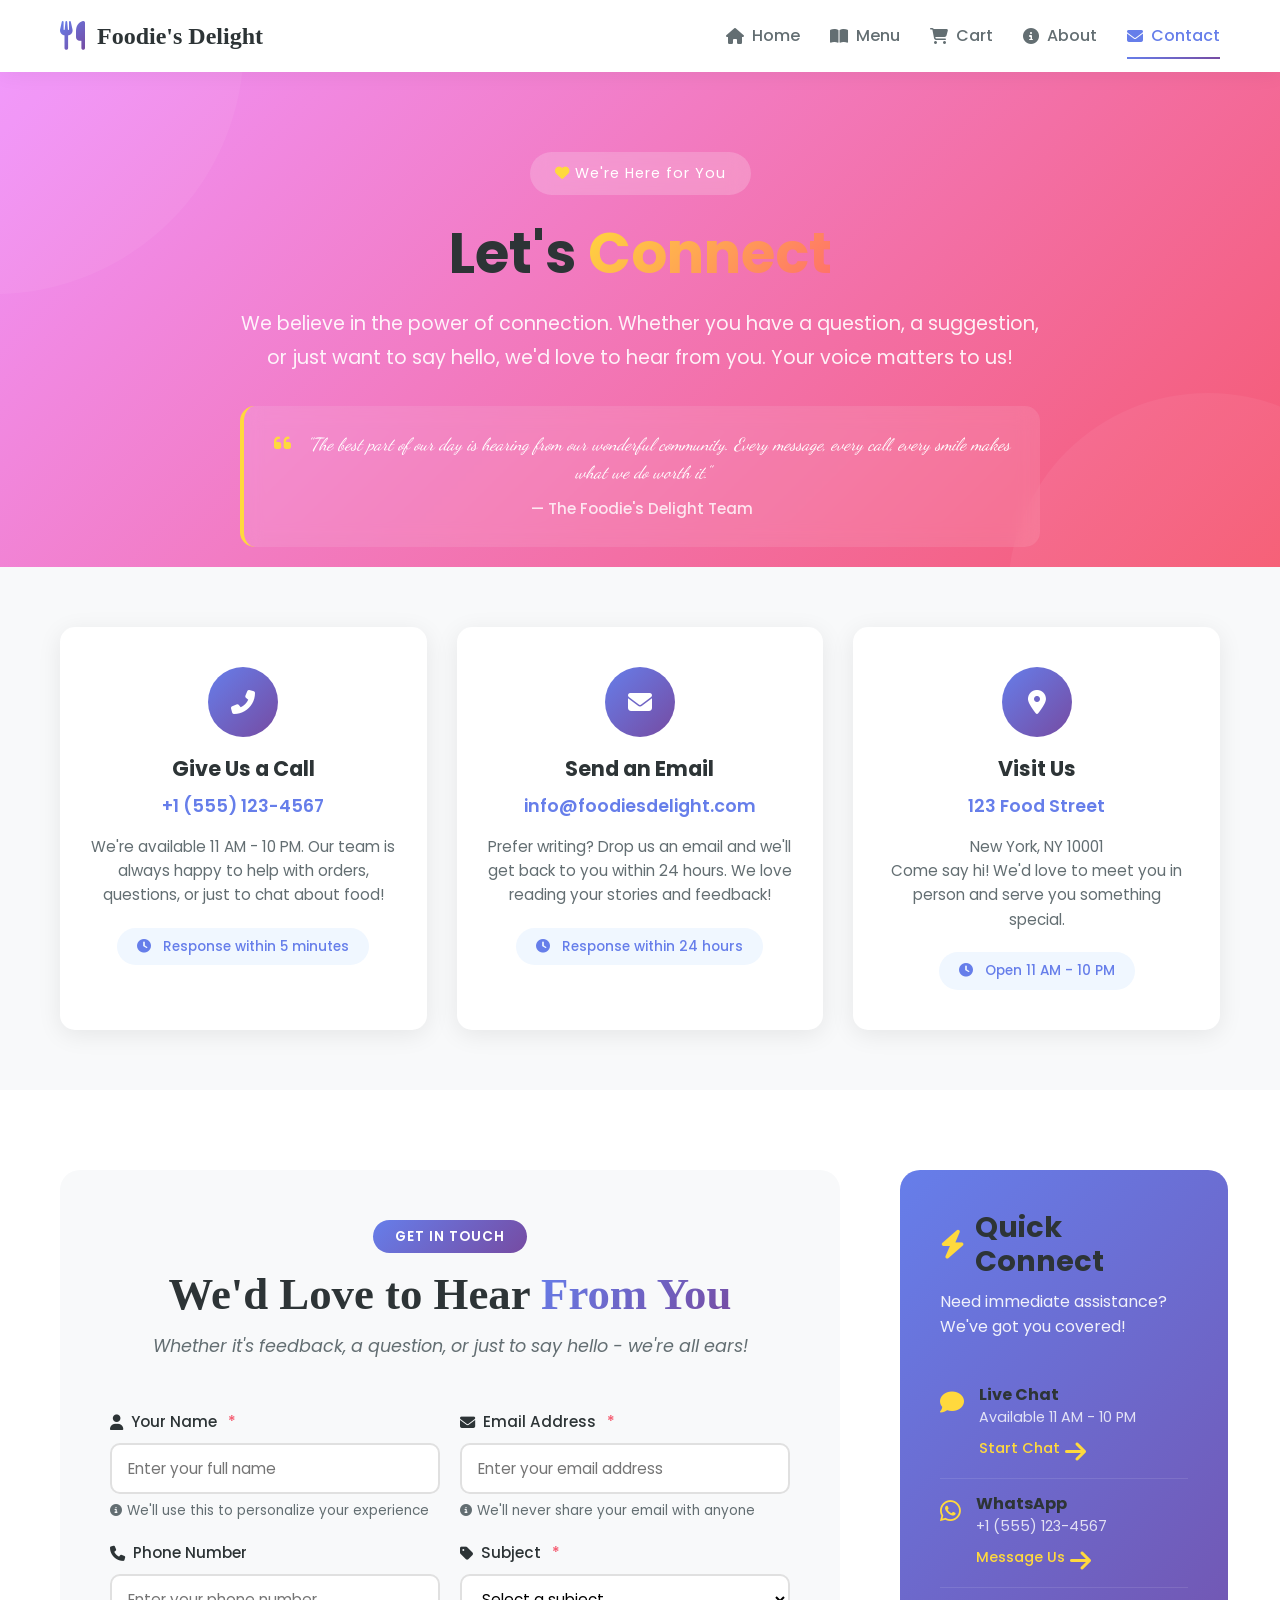
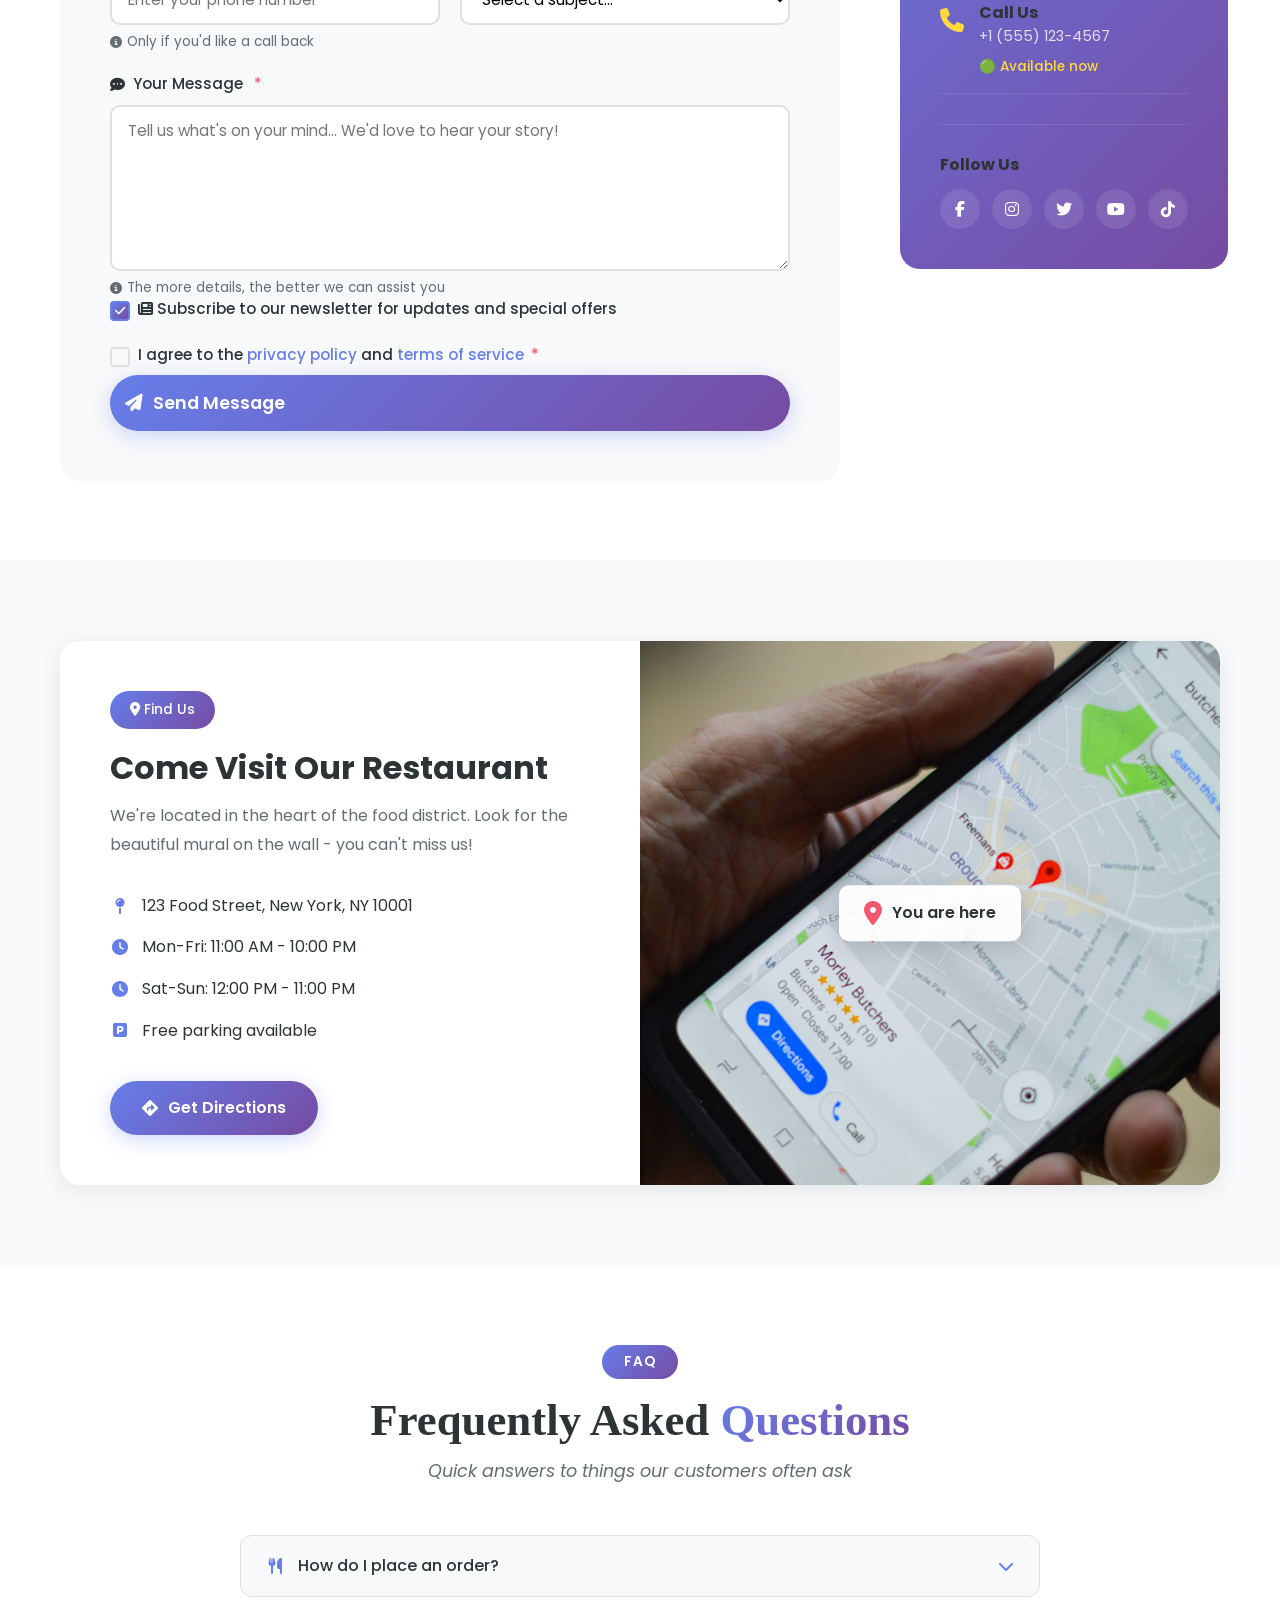
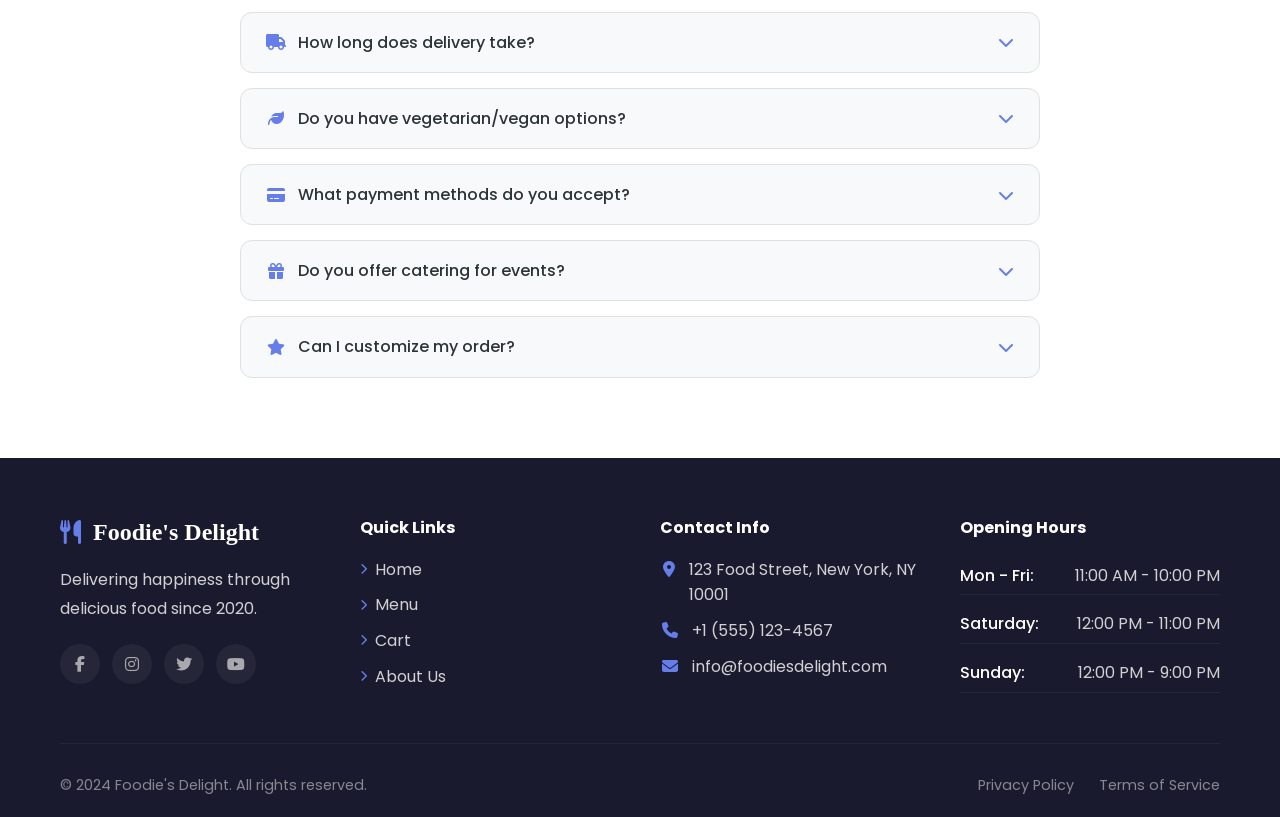
==== commit 69967e36: "push to main branch" ====
--- a/contact.html
+++ b/contact.html
@@ -2,6 +2,10 @@
 <html lang="en">
 
 <head>
+    <!-- Basic Favicon -->
+    <link rel="icon" type="image/x-icon" href="assets/images/favicon.ico">
+    <link rel="icon" type="image/png" sizes="32x32" href="assets/images/favicon-32x32.png">
+    <link rel="icon" type="image/png" sizes="16x16" href="assets/images/favicon-16x16.png">
     <meta charset="UTF-8">
     <meta name="viewport" content="width=device-width, initial-scale=1.0">
     <meta name="description" content="Get in touch with us - We'd love to hear from you!">
@@ -378,7 +382,8 @@
                     </div>
                     <div class="map-placeholder">
                         <div class="map-image">
-                            <img src="assets/images/map-placeholder.jpg" alt="Restaurant Location Map" loading="lazy">
+                            <img src="assets/images/henry-perks-BJXAxQ1L7dI-unsplash.jpg" alt="Restaurant Location Map"
+                                loading="lazy">
                             <div class="map-marker">
                                 <i class="fas fa-map-marker-alt"></i>
                                 <span>You are here</span>
